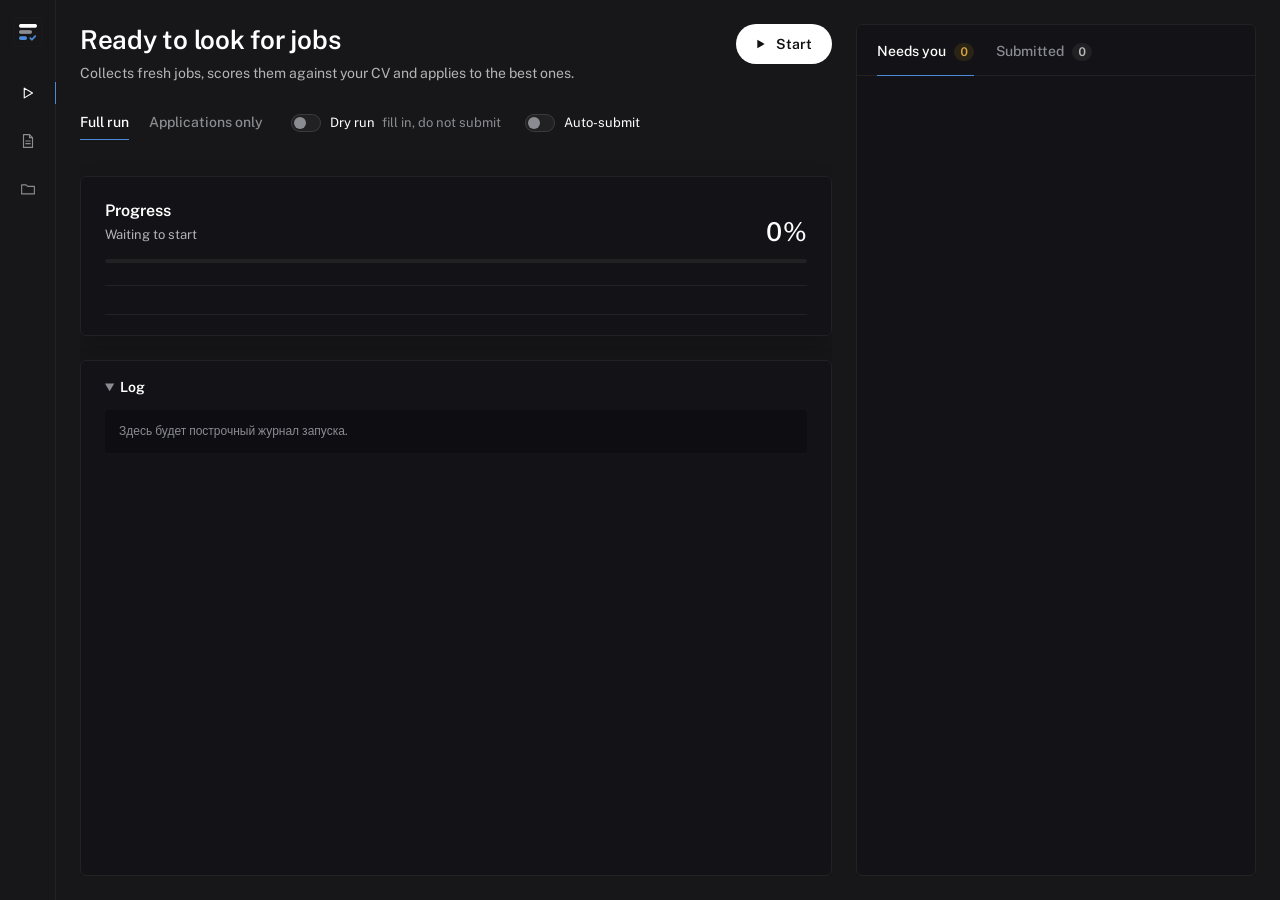
==== app/ui/index.html @ 04c1ff20 "Initial public version" ====
<!doctype html>
<html lang="en">
<head>
<meta charset="utf-8">
<title>JobScraper</title>
<link rel="preconnect" href="https://fonts.googleapis.com"><link rel="preconnect" href="https://fonts.gstatic.com" crossorigin>
<link href="https://fonts.googleapis.com/css2?family=Public+Sans:wght@400;500;600;700&display=swap" rel="stylesheet">
<link rel="stylesheet" href="app.css">
</head>
<body>
<nav class="rail" aria-label="Sections">
  <img class="logo" src="icon.png" alt="JobScraper" width="32" height="32">
  <button class="rail-btn active" title="Run" aria-label="Run" aria-current="page">
    <svg aria-hidden="true" viewBox="0 0 24 24"><path d="M7 5.5v13l11-6.5z"/></svg>
  </button>
  <button class="rail-btn" id="report-btn" title="Full application report" aria-label="Report">
    <svg aria-hidden="true" viewBox="0 0 24 24"><path d="M6 3.5h8l4 4v13H6z"/><path d="M14 3.5v4h4M9 12h6M9 15.5h6"/></svg>
  </button>
  <button class="rail-btn" id="folder-btn" title="Results and CV folder" aria-label="Results folder">
    <svg aria-hidden="true" viewBox="0 0 24 24"><path d="M3.5 6.5h6l2 2h9v10h-17z"/></svg>
  </button>
</nav>

<main class="layout">
  <section class="column">
    <header class="title-row">
      <div class="title-text">
        <div class="title-line">
          <h1 id="launch-title">Ready to look for jobs</h1>
          </div>
        <p id="launch-sub">Collects fresh jobs, scores them against your CV and applies to the best ones.</p>
      </div>
      <button class="start" id="start-btn">
        <svg aria-hidden="true" class="icon-play" viewBox="0 0 24 24"><path d="M8 5.5v13l11-6.5z" fill="currentColor"/></svg>
        <svg aria-hidden="true" class="icon-stop" viewBox="0 0 24 24"><rect x="6.5" y="6.5" width="11" height="11" rx="1.5" fill="currentColor"/></svg>
        <span id="start-label">Start</span>
      </button>
    </header>

    <div class="controls">
      <div class="modes" role="radiogroup" aria-label="Mode">
        <label class="seg"><input type="radio" name="mode" value="full" checked><span>Full run</span></label>
        <label class="seg"><input type="radio" name="mode" value="apply"><span>Applications only</span></label>
      </div>
      <div class="switches">
        <label class="switch"><input type="checkbox" id="dry-run"><span class="track"></span>
          <span>Dry run <em>fill in, do not submit</em></span></label>
        <label class="switch"><input type="checkbox" id="auto-submit"><span class="track"></span>
          <span>Auto-submit</span></label>
      </div>
    </div>
    <div class="facts" id="facts"></div>

    <div class="card progress-card">
      <div class="progress-head">
        <div class="progress-title">
          <h2>Progress</h2>
          <div class="now" id="now-text">Waiting to start</div>
        </div>
        <div class="percent" id="percent">0%</div>
      </div>
      <div class="bar" id="bar" role="progressbar" aria-label="Progress" aria-valuemin="0" aria-valuemax="100" aria-valuenow="0"><div class="bar-fill" id="bar-fill"></div></div>
      <ol class="stages" id="stages"></ol>
      <div class="counters" id="counters"></div>
    </div>
    <div class="card log-card">
      <details class="log" open>
        <summary>Log</summary>
        <pre id="log"></pre>
      </details>
    </div>
  </section>

  <section class="column side">
    <div class="card list-card">
      <div class="tabs" role="tablist">
        <button class="tab active" data-tab="manual" role="tab" aria-selected="true">Needs you <span class="count" id="manual-count">0</span></button>
        <button class="tab" data-tab="applied" role="tab" aria-selected="false">Submitted <span class="count soft" id="applied-count">0</span></button>
      </div>
      <div class="list" id="manual-list"></div>
      <div class="list hidden" id="applied-list"></div>
    </div>
  </section>
</main>

<div class="modal hidden" id="modal">
  <div class="modal-box" role="dialog" aria-modal="true" aria-labelledby="m-title">
    <button class="close" id="modal-close" aria-label="Close">
      <svg aria-hidden="true" viewBox="0 0 24 24"><path d="M6 6l12 12M18 6L6 18"/></svg>
    </button>
    <div class="modal-company" id="m-company"></div>
    <h2 id="m-title"></h2>
    <div class="reason-box"><span class="chip" id="m-label"></span><p id="m-reason"></p></div>
    <h3>About the job</h3>
    <p id="m-summary" class="muted"></p>
    <h3>What to do</h3>
    <ol id="m-todo"></ol>
    <div class="modal-actions">
      <button class="primary" id="m-open-form">Open the form</button>
      <button class="secondary" id="m-open-job">Open the job</button>
      <button class="secondary" id="m-open-cv">My CV for this job</button>
      <span class="spacer"></span>
      <button class="ok" id="m-applied">I applied myself</button>
      <button class="ghost" id="m-hide">Hide</button>
    </div>
  </div>
</div>

<div class="toast hidden" id="toast" role="status"></div>
<script src="app.js"></script>
</body>
</html>
---- app/ui/app.css ----
/* JobScraper window, "data terminal" style: one neutral dark ground, cards a step darker,
   colour only on data and status, and every selection marked by the same 1px accent line.
   Grid at the default 1280px window: 56 rail + 24 + (752 + 24 + 400) + 24 = 1280. */
:root {
  --ground: #171719;
  --surface: #131217;
  --raised: #212023;
  --border: #222224;
  --rule: #1d1c21;
  --control: #3a3a3e;
  --text: #ffffff;
  --soft: #b4b4b8;
  --muted: #8a8c92;
  --accent: #4a8ad6;
  --positive: #44a282;
  --negative: #e5566f;
  --warning: #d9a441;
  --pill-positive-bg: #1b2828; --pill-positive-ink: #5fc39c;
  --pill-negative-bg: #2c1a20; --pill-negative-ink: #e5566f;
  --pill-warning-bg: #2a2416; --pill-warning-ink: #d9a441;
  --pill-neutral-bg: #212023; --pill-neutral-ink: #bdbdc0;
  --shadow: 0 12px 28px rgba(0, 0, 0, .2);
  --radius-card: 6px;
  --radius-control: 999px;
  --gap: 24px;
  --rail: 56px;
  --control-height: 34px;
  font-family: "Public Sans", "Segoe UI Variable Text", "Segoe UI", system-ui, sans-serif;
  font-size: 13px;
  line-height: 1.5;
  color-scheme: dark;
}

* { box-sizing: border-box; }
html, body { margin: 0; height: 100%; }
body { -webkit-tap-highlight-color: transparent; background: var(--ground); color: var(--text); overflow: hidden; display: flex; }
button { font: inherit; color: inherit; cursor: pointer; border: 0; background: none; padding: 0; }
button:focus-visible, .seg input:focus-visible + span, .switch input:focus-visible + .track {
  outline: 1px solid var(--accent); outline-offset: 2px; }
.hidden { display: none !important; }
.muted { color: var(--soft); }
h1, h2, h3, p { margin: 0; }

::-webkit-scrollbar { width: 8px; height: 8px; }
::-webkit-scrollbar-track { background: transparent; }
::-webkit-scrollbar-thumb { background: var(--raised); border-radius: 999px; }
::-webkit-scrollbar-thumb:hover { background: var(--control); }
::-webkit-scrollbar-button { display: none; }

/* ---------- rail ------------------------------------------------------------------- */
.rail { width: var(--rail); flex: none; height: 100%; border-right: 1px solid var(--border);
  display: flex; flex-direction: column; align-items: center; gap: 6px; padding: 16px 0; }
.logo { width: 32px; height: 32px; border-radius: 8px; margin-bottom: 18px; }
.rail-btn { position: relative; width: 100%; height: 42px; display: grid; place-items: center; color: var(--muted);
  transition: color .15s; }
.rail-btn svg { width: 18px; height: 18px; fill: none; stroke: currentColor; stroke-width: 1.5;
  stroke-linejoin: round; stroke-linecap: round; }
.rail-btn:hover { color: var(--text); }
.rail-btn.active { color: var(--text); }
.rail-btn.active::after { content: ""; position: absolute; right: -1px; top: 10px; bottom: 10px; width: 1px;
  background: var(--accent); }

/* ---------- layout ----------------------------------------------------------------- */
.layout { flex: 1; min-width: 0; display: grid; grid-template-columns: minmax(0, 1fr) 400px; gap: var(--gap);
  padding: var(--gap); height: 100%; }
.column { display: flex; flex-direction: column; min-height: 0; overflow-y: auto; overflow-x: hidden; }
.card { background: var(--surface); border: 1px solid var(--border); border-radius: var(--radius-card);
  box-shadow: var(--shadow); }

/* ---------- title row -------------------------------------------------------------- */
.title-row { display: flex; justify-content: space-between; align-items: flex-start; gap: 24px; }
.title-line { display: flex; align-items: center; gap: 12px; flex-wrap: wrap; }
h1 { text-wrap: balance; font-size: 26px; font-weight: 600; letter-spacing: -.01em; line-height: 1.25; }
#launch-sub { color: var(--soft); font-size: 14px; margin-top: 6px; max-width: 560px; }


/* The one primary action: white on dark; while running it becomes Stop. */
.start { flex: none; display: inline-flex; align-items: center; gap: 8px; height: 40px; padding: 0 20px 0 16px;
  border-radius: var(--radius-control); background: var(--text); color: #111113; font-size: 14px; font-weight: 600;
  transition: transform .1s, background .15s; }
.start svg { width: 16px; height: 16px; }
.start .icon-stop { display: none; }
.start:hover { background: #e4e4e7; }
.start:active { transform: scale(.97); }
.start.running { background: var(--pill-negative-bg); color: var(--pill-negative-ink); box-shadow: inset 0 0 0 1px #4a2530; }
.start.running:hover { background: #3a2029; }
.start.running .icon-play { display: none; }
.start.running .icon-stop { display: block; }

/* ---------- controls --------------------------------------------------------------- */
.controls { display: flex; align-items: center; gap: 28px; margin-top: 22px; flex-wrap: wrap; }
.modes { display: inline-flex; gap: 20px; }
.seg input { position: absolute; opacity: 0; pointer-events: none; }
.seg span { display: block; padding: 6px 0; color: var(--muted); font-size: 14px; font-weight: 500; cursor: pointer;
  border-bottom: 1px solid transparent; transition: color .15s; }
.seg span:hover { color: var(--text); }
.seg input:checked + span { color: var(--text); border-bottom-color: var(--accent); }
.seg input:disabled + span { cursor: default; }
.seg input:disabled:not(:checked) + span { color: #6b6d73; }
.switches { display: flex; gap: 24px; flex-wrap: wrap; }
.switch { display: flex; gap: 9px; align-items: center; color: var(--text); cursor: pointer; font-size: 13px; }
.switch em { color: var(--muted); font-style: normal; margin-left: 4px; }
.switch input { position: absolute; opacity: 0; pointer-events: none; }
.switch .track { width: 30px; height: 18px; border-radius: 999px; background: var(--raised);
  box-shadow: inset 0 0 0 1px var(--control); position: relative; transition: background .15s; flex: none; }
.switch .track::after { content: ""; position: absolute; top: 3px; left: 3px; width: 12px; height: 12px;
  border-radius: 50%; background: var(--muted); transition: transform .15s, background .15s; }
.switch input:checked + .track { background: var(--positive); box-shadow: none; }
.switch input:checked + .track::after { transform: translateX(12px); background: #fff; }
.switch input:disabled + .track { opacity: .5; }

.facts { margin: 14px 0 22px; display: flex; flex-wrap: wrap; gap: 6px 18px; color: var(--muted); font-size: 12px; }
.fact { white-space: nowrap; }
.fact.warn { color: var(--pill-warning-ink); background: var(--pill-warning-bg); padding: 1px 8px; border-radius: 4px; }

/* ---------- progress ---------------------------------------------------------------- */
.progress-card { padding: 22px 24px 20px; flex: none; }
.progress-head { display: flex; justify-content: space-between; align-items: flex-end; gap: 16px; }
.progress-title h2 { font-size: 16px; font-weight: 600; }
.now { color: var(--soft); font-size: 13px; margin-top: 2px; min-height: 20px; white-space: nowrap; overflow: hidden;
  text-overflow: ellipsis; max-width: 560px; }
.percent { font-size: 26px; font-weight: 500; font-variant-numeric: tabular-nums; line-height: 1; }
.bar { height: 4px; border-radius: 999px; background: var(--raised); margin: 14px 0 0; overflow: hidden; }
.bar-fill { height: 100%; width: 0; border-radius: 999px; background: var(--accent); transition: width .5s ease;
  position: relative; }

/* Five stages as a diagram: numbered nodes joined by links. The active node's ring fills with the stage's
   progress; a finished node turns green, its link fills and the next node lights up. */
.stages { list-style: none; margin: 22px 0 0; padding: 18px 0 4px; display: grid; grid-template-columns: repeat(5, 1fr);
  border-top: 1px solid var(--border); }
.stage { position: relative; display: flex; flex-direction: column; align-items: center; text-align: center;
  padding: 0 6px; min-width: 0; }
.node { position: relative; width: 48px; height: 48px; display: grid; place-items: center; z-index: 1;
  border-radius: 50%; background: var(--surface); transition: background .4s, box-shadow .4s; }
.ring { position: absolute; inset: 0; width: 100%; height: 100%; transform: rotate(-90deg); overflow: visible; }
.ring circle { fill: none; stroke-width: 2.5; }
.r-track { stroke: var(--control); transition: stroke .4s; }
.r-fill { stroke: var(--accent); stroke-linecap: round;
  transition: stroke-dashoffset .7s cubic-bezier(.4, 0, .2, 1), stroke .4s; }
.s-num { font-size: 16px; font-weight: 600; color: var(--muted); font-variant-numeric: tabular-nums;
  transition: color .3s, transform .3s, opacity .3s; }
.s-check { position: absolute; inset: 0; display: grid; place-items: center; color: var(--pill-positive-ink);
  opacity: 0; transform: scale(.4); transition: opacity .3s, transform .35s cubic-bezier(.3, 1.6, .5, 1); }
.s-check svg { width: 20px; height: 20px; }
/* The link runs from this node's right edge to the next node's left edge. */
.link { position: absolute; top: 23px; left: calc(50% + 30px); right: calc(-50% + 30px); height: 2px;
  background: var(--raised); border-radius: 999px; overflow: hidden; }
.link i { display: block; height: 100%; width: 0; background: var(--positive); border-radius: 999px;
  transition: width .7s cubic-bezier(.4, 0, .2, 1); }
.s-name { margin-top: 12px; font-weight: 500; font-size: 13px; line-height: 1.3; color: var(--soft); transition: color .3s; }
.s-info { color: var(--muted); font-size: 12px; margin-top: 4px; min-height: 18px; font-variant-numeric: tabular-nums;
  white-space: nowrap; overflow: hidden; text-overflow: ellipsis; max-width: 100%; }

.stage.active .s-num { color: var(--text); }
.stage.active .s-name { color: var(--text); }
.stage.active .s-info { color: var(--soft); }
.stage.active .node { background: #182333; }
.stage.active .r-track { stroke: #24364d; }
/* No count yet: a short arc circles the number until the first step arrives. */
.stage.waiting .ring { animation: orbit 1.1s linear infinite; }
@keyframes orbit { from { transform: rotate(-90deg); } to { transform: rotate(270deg); } }

.stage.done .node { background: var(--pill-positive-bg); }
.stage.done .r-fill { stroke: var(--positive); }
.stage.done .r-track { stroke: var(--positive); }
.stage.done .s-num { opacity: 0; transform: scale(.4); }
.stage.done .s-check { opacity: 1; transform: none; }
.stage.done .link i, .stage.skipped .link i { width: 100%; }
.stage.skipped .link i { background: var(--control); }
.stage.skipped .node, .stage.skipped .s-name, .stage.skipped .s-info { opacity: .45; }
.stage.skipped .r-track { stroke-dasharray: 3 4; }
.stage.pending .r-fill, .stage.skipped .r-fill { opacity: 0; }
.stage.error .node { background: var(--pill-negative-bg); }
.stage.error .r-fill, .stage.error .r-track { stroke: var(--negative); }
.stage.error .s-num { color: var(--pill-negative-ink); }
.stage.error .s-info { color: var(--negative); }

/* The funnel: each count over a thin bar sized against the jobs found. */
.counters { display: grid; grid-template-columns: repeat(5, 1fr); margin-top: 6px; border-top: 1px solid var(--border); }
.counter { padding: 14px 14px 4px 0; display: flex; flex-direction: column; }
.counter + .counter { padding-left: 14px; border-left: 1px solid var(--rule); }
.counter span { color: var(--muted); font-size: 12px; order: -1; }
.counter b { font-size: 20px; font-weight: 500; font-variant-numeric: tabular-nums; margin-top: 2px; }
.counter .f-bar { height: 2px; background: var(--raised); border-radius: 999px; margin-top: 8px; overflow: hidden; }
.counter .f-bar i { display: block; height: 100%; background: var(--soft); transition: width .4s; }
.counter.zero b { color: var(--muted); }
.counter.ok:not(.zero) b { color: var(--pill-positive-ink); }
.counter.ok .f-bar i { background: var(--positive); }
.counter.warn:not(.zero) b { color: var(--warning); }
.counter.warn .f-bar i { background: var(--warning); }

.log-card { flex: 1; min-height: 120px; margin-top: var(--gap); padding: 16px 24px 18px; display: flex; flex-direction: column; }
.log { display: flex; flex-direction: column; flex: 1; min-height: 0; }
.log[open] { }
.log summary { color: var(--text); cursor: pointer; font-size: 14px; font-weight: 600; width: max-content; }
.log summary::marker { color: var(--muted); }
.log pre { flex: 1; min-height: 0; background: #0e0d11; border-radius: 4px; padding: 12px 14px; margin: 12px 0 0;
  overflow: auto; font: 12px/1.6 "Cascadia Mono", Consolas, monospace; color: var(--soft); white-space: pre-wrap; }
.log pre:empty::before { content: "Здесь будет построчный журнал запуска."; color: var(--muted);
  font-family: "Public Sans", "Segoe UI", sans-serif; }

/* ---------- lists ------------------------------------------------------------------- */
.side { min-height: 0; }
.list-card { flex: 1; min-height: 0; display: flex; flex-direction: column; }
.tabs { display: flex; gap: 22px; padding: 0 20px; border-bottom: 1px solid var(--border); flex: none; }
.tab { position: relative; padding: 16px 0 13px; color: var(--muted); font-weight: 500; font-size: 14px;
  display: inline-flex; align-items: center; gap: 8px; white-space: nowrap; transition: color .15s; }
.tab:hover { color: var(--text); }
.tab.active { color: var(--text); }
.tab.active::after { content: ""; position: absolute; left: 0; right: 0; bottom: -1px; height: 1px; background: var(--accent); }
.count { min-width: 20px; height: 18px; padding: 0 6px; border-radius: 999px; background: var(--pill-warning-bg);
  color: var(--pill-warning-ink); font-size: 12px; font-weight: 600; display: inline-grid; place-items: center;
  font-variant-numeric: tabular-nums; }
.count.soft { background: var(--pill-neutral-bg); color: var(--pill-neutral-ink); }
.list { overflow: auto; flex: 1; min-height: 0; padding: 0 20px; }
.empty { color: var(--muted); padding: 28px 0; line-height: 1.6; font-size: 13px; }
.empty .big { color: var(--text); font-size: 14px; font-weight: 500; margin-bottom: 4px; }

.job { padding: 16px 0; border-bottom: 1px solid var(--rule); }
.job:last-child { border-bottom: 0; }
.job-top { display: flex; justify-content: space-between; gap: 12px; align-items: flex-start; }
.job-company { color: var(--muted); font-size: 12px; font-weight: 500; }
.job-top > div { min-width: 0; }
.job-title { overflow-wrap: anywhere; font-weight: 600; font-size: 14px; margin: 2px 0 8px; line-height: 1.35; }
.score { flex: none; font-size: 16px; font-weight: 500; font-variant-numeric: tabular-nums; line-height: 1.2; text-align: right; }
.score::after { content: " /100"; color: var(--muted); font-size: 11px; font-weight: 400; }
.score-label { display: block; color: var(--muted); font-size: 11px; }
.chip { display: inline-flex; align-items: center; height: 20px; font-size: 12px; font-weight: 500; padding: 0 8px;
  border-radius: 4px; background: var(--pill-warning-bg); color: var(--pill-warning-ink); white-space: nowrap; flex: none; }
.chip.ok { background: var(--pill-positive-bg); color: var(--pill-positive-ink); }
.job-reason { color: var(--soft); font-size: 13px; margin: 8px 0 12px; line-height: 1.5;
  display: -webkit-box; -webkit-line-clamp: 3; -webkit-box-orient: vertical; overflow: hidden; }
.job-actions { display: flex; gap: 8px; }
.meta { color: var(--muted); font-size: 12px; }

.primary, .secondary, button.ok, .ghost { display: inline-flex; align-items: center; height: var(--control-height);
  padding: 0 14px; border-radius: var(--radius-control); font-weight: 500; font-size: 13px; transition: background .15s, color .15s; }
.primary { background: var(--text); color: #111113; }
.primary:hover { background: #e4e4e7; }
.secondary { color: var(--text); box-shadow: inset 0 0 0 1px var(--control); }
.secondary:hover { background: var(--raised); }
button.ok { background: var(--pill-positive-bg); color: var(--pill-positive-ink); }
button.ok:hover { background: #213434; }
.ghost { color: var(--soft); }
.ghost:hover { color: var(--text); background: var(--raised); }
.primary:active, .secondary:active, button.ok:active, .ghost:active { transform: scale(.97); }
/* In the lists every row has the same two actions, so none of them is the screen's filled primary. */
.job .primary { background: none; color: var(--text); box-shadow: inset 0 0 0 1px var(--control); }
.job .primary:hover { background: var(--raised); }
.job .secondary { box-shadow: none; color: var(--soft); }
.job .secondary:hover { color: var(--text); }
.small { height: 30px; padding: 0 12px; font-size: 12.5px; }

/* ---------- modal -------------------------------------------------------------------- */
.modal { position: fixed; inset: 0; background: rgba(8, 8, 10, .72); display: grid; place-items: center; z-index: 10; }
.modal-box { overscroll-behavior: contain; width: min(800px, 92vw); max-height: 88vh; overflow: auto; background: var(--surface);
  border: 1px solid var(--border); border-radius: var(--radius-card); padding: 28px 32px; position: relative;
  box-shadow: 0 24px 60px rgba(0, 0, 0, .5); }
.close { position: absolute; right: 14px; top: 14px; width: 32px; height: 32px; border-radius: 50%;
  display: grid; place-items: center; color: var(--muted); }
.close:hover { color: var(--text); background: var(--raised); }
.close svg { width: 16px; height: 16px; fill: none; stroke: currentColor; stroke-width: 1.5; stroke-linecap: round; }
.modal-company { color: var(--muted); font-weight: 500; font-size: 13px; }
.modal-box h2 { margin: 4px 40px 18px 0; font-size: 22px; font-weight: 600; line-height: 1.3; }
.modal-box h3 { margin: 24px 0 8px; font-size: 13px; font-weight: 600; color: var(--muted); }
.reason-box { background: var(--raised); border-radius: 4px; padding: 14px 16px; }
.reason-box p { margin-top: 8px; line-height: 1.55; font-size: 14px; }
#m-summary { line-height: 1.6; font-size: 14px; }
#m-todo { margin: 0; padding-left: 20px; line-height: 1.7; font-size: 14px; }
.modal-actions { display: flex; gap: 8px; flex-wrap: wrap; margin-top: 28px; align-items: center; }
.spacer { flex: 1; }
.loading { display: inline-block; width: 12px; height: 12px; border: 1.5px solid var(--control);
  border-top-color: var(--accent); border-radius: 50%; animation: spin .8s linear infinite; vertical-align: -1px; margin-right: 8px; }
@keyframes spin { to { transform: rotate(360deg); } }

.toast { position: fixed; bottom: 24px; left: 50%; transform: translateX(-50%); background: var(--raised);
  color: var(--text); padding: 10px 16px; border-radius: 6px; box-shadow: 0 10px 30px rgba(0, 0, 0, .5); z-index: 20;
  font-size: 13px; }

@media (max-width: 1150px) {
  .layout { grid-template-columns: minmax(0, 1fr) 320px; }
  .node { width: 40px; height: 40px; }
  .link { top: 19px; left: calc(50% + 26px); right: calc(-50% + 26px); }
  .s-num { font-size: 14px; }
  .counter { padding-right: 10px; }
  .counter + .counter { padding-left: 10px; }
  .controls { gap: 16px 28px; }
  .tabs { gap: 16px; padding: 0 16px; }
  .tab { font-size: 13px; }
  .list { padding: 0 16px; }
}
@media (prefers-reduced-motion: reduce) {
  *, *::before, *::after { animation: none !important; transition: none !important; }
}
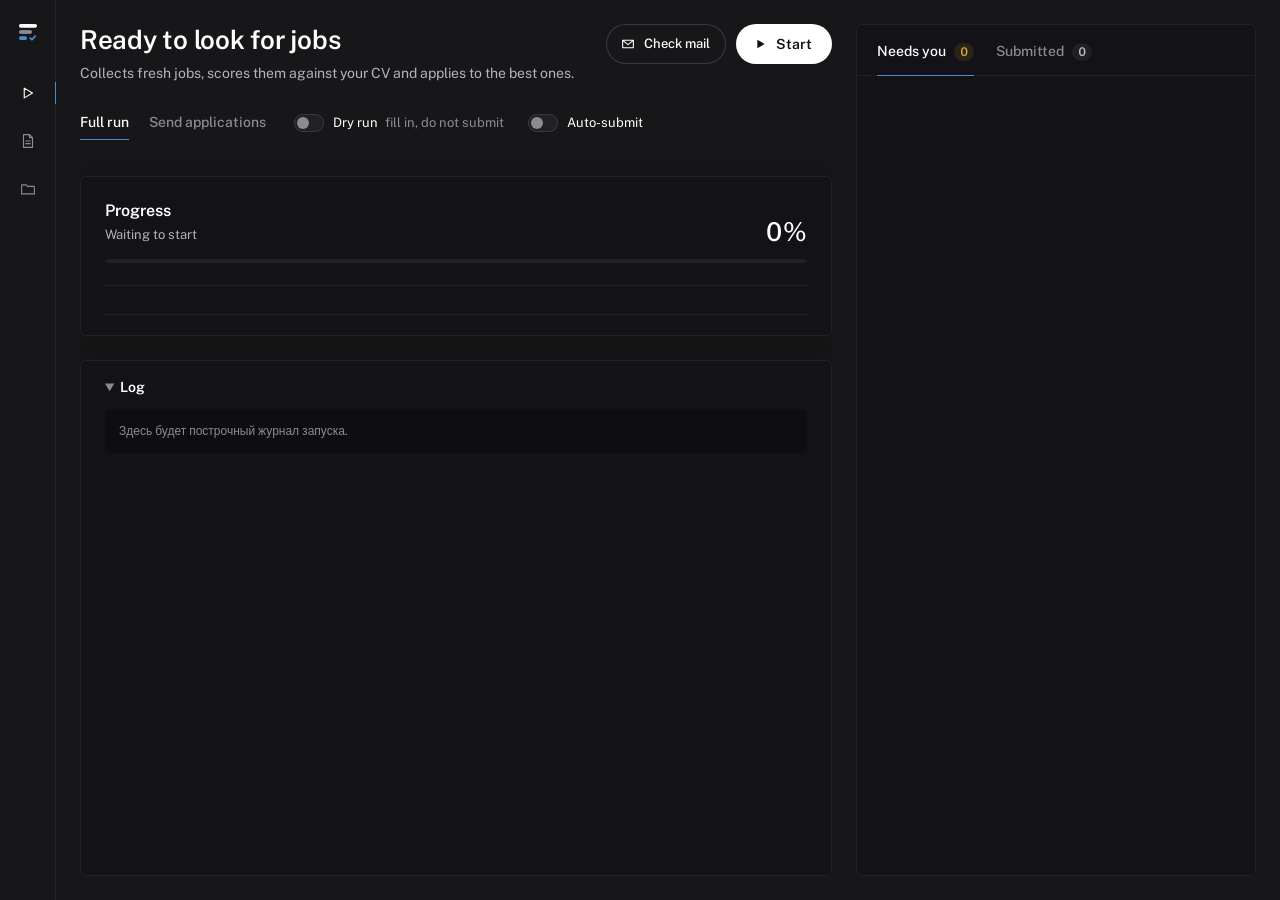
==== commit bfb61eaf: "Add a Check mail button that only sorts Gmail" ====
--- a/app/ui/index.html
+++ b/app/ui/index.html
@@ -30,17 +30,23 @@
           </div>
         <p id="launch-sub">Collects fresh jobs, scores them against your CV and applies to the best ones.</p>
       </div>
+      <div class="actions">
+      <button class="secondary mail-btn" id="mail-btn" title="Only sort Gmail: offers, rejections, confirmations. Sends nothing.">
+        <svg aria-hidden="true" viewBox="0 0 24 24"><path d="M4 6.5h16v11H4z M4.5 7l7.5 6 7.5-6" fill="none" stroke="currentColor" stroke-width="1.6" stroke-linejoin="round"/></svg>
+        <span>Check mail</span>
+      </button>
       <button class="start" id="start-btn">
         <svg aria-hidden="true" class="icon-play" viewBox="0 0 24 24"><path d="M8 5.5v13l11-6.5z" fill="currentColor"/></svg>
         <svg aria-hidden="true" class="icon-stop" viewBox="0 0 24 24"><rect x="6.5" y="6.5" width="11" height="11" rx="1.5" fill="currentColor"/></svg>
         <span id="start-label">Start</span>
       </button>
+      </div>
     </header>
 
     <div class="controls">
       <div class="modes" role="radiogroup" aria-label="Mode">
         <label class="seg"><input type="radio" name="mode" value="full" checked><span>Full run</span></label>
-        <label class="seg"><input type="radio" name="mode" value="apply"><span>Applications only</span></label>
+        <label class="seg"><input type="radio" name="mode" value="apply"><span>Send applications</span></label>
       </div>
       <div class="switches">
         <label class="switch"><input type="checkbox" id="dry-run"><span class="track"></span>
--- a/app/ui/app.css
+++ b/app/ui/app.css
@@ -292,3 +292,10 @@
 @media (prefers-reduced-motion: reduce) {
   *, *::before, *::after { animation: none !important; transition: none !important; }
 }
+
+/* "Check mail" sits beside the start button: same height, quieter. */
+.actions { flex: none; display: inline-flex; align-items: center; gap: 10px; }
+.mail-btn { height: 40px; gap: 8px; padding: 0 16px 0 14px; }
+.mail-btn svg { width: 16px; height: 16px; }
+.mail-btn:disabled { opacity: .45; cursor: default; }
+.mail-btn:disabled:hover { background: none; }
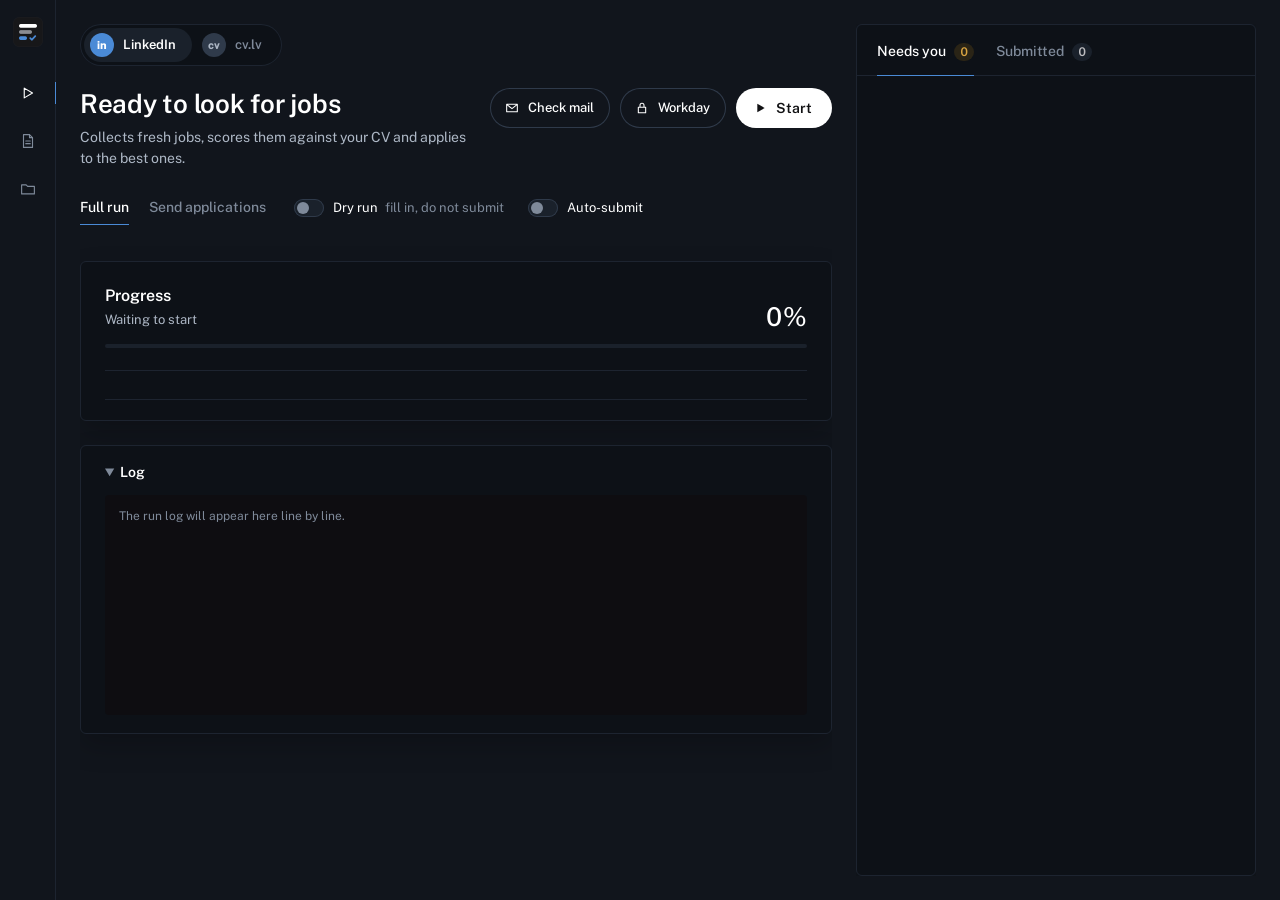
==== commit b95dbc92: "JobScraper update | cv.lv available" ====
--- a/app/ui/index.html
+++ b/app/ui/index.html
@@ -4,10 +4,10 @@
 <meta charset="utf-8">
 <title>JobScraper</title>
 <link rel="preconnect" href="https://fonts.googleapis.com"><link rel="preconnect" href="https://fonts.gstatic.com" crossorigin>
-<link href="https://fonts.googleapis.com/css2?family=Public+Sans:wght@400;500;600;700&display=swap" rel="stylesheet">
+<link href="https://fonts.googleapis.com/css2?family=Public+Sans:wght@400;500;600;700&family=Manrope:wght@400;500;600;700;800&display=swap" rel="stylesheet">
 <link rel="stylesheet" href="app.css">
 </head>
-<body>
+<body data-site="linkedin">
 <nav class="rail" aria-label="Sections">
   <img class="logo" src="icon.png" alt="JobScraper" width="32" height="32">
   <button class="rail-btn active" title="Run" aria-label="Run" aria-current="page">
@@ -23,6 +23,12 @@
 
 <main class="layout">
   <section class="column">
+    <div class="site-switch" role="tablist" aria-label="Site">
+      <button class="site-tab active" data-site="linkedin" role="tab" aria-selected="true" title="LinkedIn (Ctrl+1)">
+        <span class="site-mark" aria-hidden="true">in</span><span class="site-name">LinkedIn</span><span class="site-dot" aria-hidden="true"></span></button>
+      <button class="site-tab" data-site="cvlv" role="tab" aria-selected="false" title="cv.lv (Ctrl+2)">
+        <span class="site-mark" aria-hidden="true">cv</span><span class="site-name">cv.lv</span><span class="site-dot" aria-hidden="true"></span></button>
+    </div>
     <header class="title-row">
       <div class="title-text">
         <div class="title-line">
@@ -34,6 +40,10 @@
       <button class="secondary mail-btn" id="mail-btn" title="Only sort Gmail: offers, rejections, confirmations. Sends nothing.">
         <svg aria-hidden="true" viewBox="0 0 24 24"><path d="M4 6.5h16v11H4z M4.5 7l7.5 6 7.5-6" fill="none" stroke="currentColor" stroke-width="1.6" stroke-linejoin="round"/></svg>
         <span>Check mail</span>
+      </button>
+      <button class="secondary mail-btn" id="workday-btn" title="Jobs on Workday sites: the app opens each one, you sign in on the employer's site, and the app fills in the form.">
+        <svg aria-hidden="true" viewBox="0 0 24 24"><path d="M9 11V8a3 3 0 0 1 6 0v3 M6.5 11h11v8h-11z" fill="none" stroke="currentColor" stroke-width="1.6" stroke-linejoin="round"/></svg>
+        <span>Workday</span>
       </button>
       <button class="start" id="start-btn">
         <svg aria-hidden="true" class="icon-play" viewBox="0 0 24 24"><path d="M8 5.5v13l11-6.5z" fill="currentColor"/></svg>
--- a/app/ui/app.css
+++ b/app/ui/app.css
@@ -189,14 +189,14 @@
 .counter.warn:not(.zero) b { color: var(--warning); }
 .counter.warn .f-bar i { background: var(--warning); }
 
-.log-card { flex: 1; min-height: 120px; margin-top: var(--gap); padding: 16px 24px 18px; display: flex; flex-direction: column; }
-.log { display: flex; flex-direction: column; flex: 1; min-height: 0; }
-.log[open] { }
+/* The log keeps one height and scrolls inside, so a long run never stretches the page. */
+.log-card { flex: none; margin-top: var(--gap); padding: 16px 24px 18px; }
 .log summary { color: var(--text); cursor: pointer; font-size: 14px; font-weight: 600; width: max-content; }
 .log summary::marker { color: var(--muted); }
-.log pre { flex: 1; min-height: 0; background: #0e0d11; border-radius: 4px; padding: 12px 14px; margin: 12px 0 0;
-  overflow: auto; font: 12px/1.6 "Cascadia Mono", Consolas, monospace; color: var(--soft); white-space: pre-wrap; }
-.log pre:empty::before { content: "Здесь будет построчный журнал запуска."; color: var(--muted);
+.log pre { height: 220px; background: #0e0d11; border-radius: 4px; padding: 12px 14px; margin: 12px 0 0;
+  overflow-y: auto; overflow-x: hidden; overscroll-behavior: contain;
+  font: 12px/1.6 "Cascadia Mono", Consolas, monospace; color: var(--soft); white-space: pre-wrap; overflow-wrap: anywhere; }
+.log pre:empty::before { content: "The run log will appear here line by line."; color: var(--muted);
   font-family: "Public Sans", "Segoe UI", sans-serif; }
 
 /* ---------- lists ------------------------------------------------------------------- */
@@ -230,8 +230,16 @@
 .chip.ok { background: var(--pill-positive-bg); color: var(--pill-positive-ink); }
 .job-reason { color: var(--soft); font-size: 13px; margin: 8px 0 12px; line-height: 1.5;
   display: -webkit-box; -webkit-line-clamp: 3; -webkit-box-orient: vertical; overflow: hidden; }
-.job-actions { display: flex; gap: 8px; }
-.meta { color: var(--muted); font-size: 12px; }
+.job-actions { display: flex; gap: 8px; align-items: center; }
+.meta { color: var(--muted); font-size: 12px; font-variant-numeric: tabular-nums; }
+.job-meta { display: flex; align-items: center; gap: 10px; flex-wrap: wrap; }
+/* A quiet text action at the row's end, away from the two main buttons. */
+.job .hide-btn { margin-left: auto; color: var(--muted); }
+.job .hide-btn:hover { color: var(--text); }
+/* Day heading: the cards below it came from that day's runs. */
+.day { padding: 18px 0 2px; color: var(--muted); font-size: 11px; font-weight: 600; letter-spacing: .06em;
+  text-transform: uppercase; border-bottom: 1px solid var(--border); padding-bottom: 6px; }
+.day + .job { padding-top: 14px; }
 
 .primary, .secondary, button.ok, .ghost { display: inline-flex; align-items: center; height: var(--control-height);
   padding: 0 14px; border-radius: var(--radius-control); font-weight: 500; font-size: 13px; transition: background .15s, color .15s; }
@@ -299,3 +307,83 @@
 .mail-btn svg { width: 16px; height: 16px; }
 .mail-btn:disabled { opacity: .45; cursor: default; }
 .mail-btn:disabled:hover { background: none; }
+
+/* ---------- two sites, two workspaces ------------------------------------------------
+   body[data-site] picks the site. LinkedIn keeps the cool "data terminal" look with the run on the left;
+   cv.lv is a warm, rounder workspace in the same layout. */
+.site-switch { display: inline-flex; gap: 4px; padding: 4px; margin-bottom: 22px; border-radius: 999px;
+  background: var(--surface); box-shadow: inset 0 0 0 1px var(--border); align-self: flex-start; }
+.site-tab { display: inline-flex; align-items: center; gap: 9px; height: 34px; padding: 0 16px 0 6px; border-radius: 999px;
+  color: var(--muted); font-weight: 600; font-size: 13px; transition: background .2s, color .2s; }
+.site-tab:hover { color: var(--text); }
+.site-tab.active { background: var(--raised); color: var(--text); }
+.site-mark { width: 24px; height: 24px; border-radius: 50%; display: grid; place-items: center; font-size: 11px;
+  font-weight: 800; letter-spacing: -.02em; background: var(--control); color: var(--soft); text-transform: lowercase;
+  transition: background .2s, color .2s; }
+.site-tab.active .site-mark { background: var(--accent); color: var(--on-accent); }
+/* A pulsing dot marks the site whose run is going, so it shows from the other site too. */
+.site-dot { width: 6px; height: 6px; border-radius: 50%; background: var(--positive); display: none; }
+.site-tab.busy .site-dot { display: block; animation: pulse 1.4s ease-in-out infinite; }
+@keyframes pulse { 50% { opacity: .25; } }
+.start:disabled { opacity: .4; cursor: default; }
+.start:disabled:hover { background: var(--text); }
+
+body[data-site="linkedin"] {
+  --ground: #11151c; --surface: #0d1117; --raised: #1a212b; --border: #1d2430; --rule: #171d26; --control: #2f3a4a;
+  --soft: #aeb8c6; --muted: #7f8a9a; --accent: #4a8ad6; --on-accent: #ffffff;
+  --pill-neutral-bg: #1a212b;
+}
+
+body[data-site="cvlv"] {
+  --ground: #16120e;
+  --surface: #1d1813;
+  --raised: #2a221a;
+  --border: #2e261d;
+  --rule: #272019;
+  --control: #4a3d2f;
+  --text: #fbf4ea;
+  --soft: #cdbfae;
+  --muted: #9a8a78;
+  --accent: #f08c3a;
+  --on-accent: #1b1208;
+  --positive: #7cb46b;
+  --pill-positive-bg: #1f2a1a; --pill-positive-ink: #93cd80;
+  --pill-warning-bg: #33250f; --pill-warning-ink: #f2b552;
+  --pill-neutral-bg: #2a221a; --pill-neutral-ink: #d9cbb9;
+  --radius-card: 18px;
+  --shadow: 0 18px 40px rgba(0, 0, 0, .28);
+  font-family: "Manrope", "Segoe UI Variable Text", "Segoe UI", system-ui, sans-serif;
+  background: radial-gradient(1200px 600px at 100% -10%, rgba(240, 140, 58, .10), transparent 60%), var(--ground);
+}
+body[data-site="cvlv"] h1 { font-size: 30px; font-weight: 800; letter-spacing: -.025em; }
+body[data-site="cvlv"] .start { background: var(--accent); color: var(--on-accent); }
+body[data-site="cvlv"] .start:hover { background: #f6a15a; }
+body[data-site="cvlv"] .primary { background: var(--accent); color: var(--on-accent); }
+body[data-site="cvlv"] .primary:hover { background: #f6a15a; }
+body[data-site="cvlv"] .progress-card { border-top: 3px solid var(--accent); }
+body[data-site="cvlv"] .stage.active .node { background: #33240f; }
+body[data-site="cvlv"] .stage.active .r-track { stroke: #5a3a17; }
+body[data-site="cvlv"] .counters { gap: 8px; border-top: 0; margin-top: 16px; }
+body[data-site="cvlv"] .counter, body[data-site="cvlv"] .counter + .counter { padding: 12px 14px; border: 0;
+  border-radius: 12px; background: var(--raised); }
+body[data-site="cvlv"] .tabs { padding: 10px 14px 0; gap: 6px; border-bottom: 0; }
+body[data-site="cvlv"] .tab { padding: 8px 14px; border-radius: 999px; }
+body[data-site="cvlv"] .tab.active { background: var(--raised); }
+body[data-site="cvlv"] .tab.active::after { display: none; }
+body[data-site="cvlv"] .job { margin: 10px 0; padding: 16px; border: 0; border-radius: 14px; background: var(--raised); }
+body[data-site="cvlv"] .day { border-bottom: 0; color: var(--accent); }
+body[data-site="cvlv"] .log pre { background: #120e0a; border-radius: 12px; }
+body[data-site="cvlv"] .seg input:checked + span { border-bottom-width: 2px; }
+body[data-site="cvlv"] .chip { border-radius: 999px; }
+body[data-site="cvlv"] .modal-box { border-radius: 22px; }
+
+/* Switching sites replaces the whole screen: the old one slides and fades out, the new one slides in. */
+::view-transition-old(root) { animation: site-out .32s cubic-bezier(.4, 0, 1, 1) both; }
+::view-transition-new(root) { animation: site-in .48s cubic-bezier(.2, .8, .2, 1) both; }
+html[data-direction="back"]::view-transition-old(root) { animation-name: site-out-back; }
+html[data-direction="back"]::view-transition-new(root) { animation-name: site-in-back; }
+@keyframes site-out { to { opacity: 0; transform: translateX(-48px) scale(.985); } }
+@keyframes site-in { from { opacity: 0; transform: translateX(64px) scale(.985); } }
+@keyframes site-out-back { to { opacity: 0; transform: translateX(48px) scale(.985); } }
+@keyframes site-in-back { from { opacity: 0; transform: translateX(-64px) scale(.985); } }
+.title-text { flex: 1; min-width: 0; }
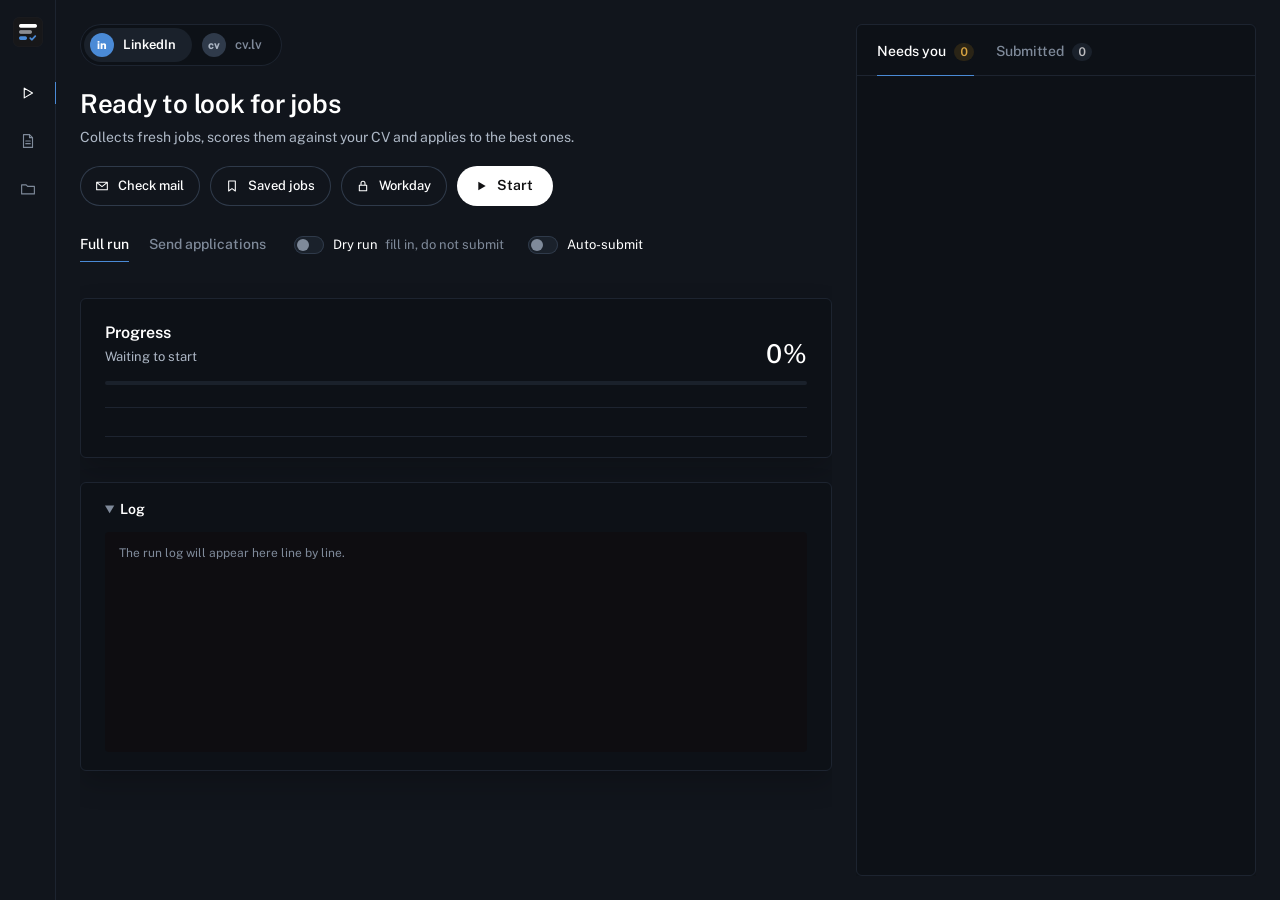
==== commit 5d0a64d2: "Saved-jobs mode, cv.lv without daily limit, e-mail code reader, two-page CV, form fixes" ====
--- a/app/ui/index.html
+++ b/app/ui/index.html
@@ -40,6 +40,10 @@
       <button class="secondary mail-btn" id="mail-btn" title="Only sort Gmail: offers, rejections, confirmations. Sends nothing.">
         <svg aria-hidden="true" viewBox="0 0 24 24"><path d="M4 6.5h16v11H4z M4.5 7l7.5 6 7.5-6" fill="none" stroke="currentColor" stroke-width="1.6" stroke-linejoin="round"/></svg>
         <span>Check mail</span>
+      </button>
+      <button class="secondary mail-btn" id="saved-btn" title="No new search: goes through the vacancies you saved on this site and sends a tailored CV to each one.">
+        <svg aria-hidden="true" viewBox="0 0 24 24"><path d="M7 4.5h10v15l-5-3.6-5 3.6z" fill="none" stroke="currentColor" stroke-width="1.6" stroke-linejoin="round"/></svg>
+        <span>Saved jobs</span>
       </button>
       <button class="secondary mail-btn" id="workday-btn" title="Jobs on Workday sites: the app opens each one, you sign in on the employer's site, and the app fills in the form.">
         <svg aria-hidden="true" viewBox="0 0 24 24"><path d="M9 11V8a3 3 0 0 1 6 0v3 M6.5 11h11v8h-11z" fill="none" stroke="currentColor" stroke-width="1.6" stroke-linejoin="round"/></svg>
--- a/app/ui/app.css
+++ b/app/ui/app.css
@@ -68,7 +68,8 @@
   box-shadow: var(--shadow); }
 
 /* ---------- title row -------------------------------------------------------------- */
-.title-row { display: flex; justify-content: space-between; align-items: flex-start; gap: 24px; }
+/* The title keeps at least 340px; when the buttons do not fit beside it they move to their own row below. */
+.title-row { display: flex; justify-content: space-between; align-items: flex-start; gap: 18px 24px; flex-wrap: wrap; }
 .title-line { display: flex; align-items: center; gap: 12px; flex-wrap: wrap; }
 h1 { text-wrap: balance; font-size: 26px; font-weight: 600; letter-spacing: -.01em; line-height: 1.25; }
 #launch-sub { color: var(--soft); font-size: 14px; margin-top: 6px; max-width: 560px; }
@@ -302,7 +303,7 @@
 }
 
 /* "Check mail" sits beside the start button: same height, quieter. */
-.actions { flex: none; display: inline-flex; align-items: center; gap: 10px; }
+.actions { flex: none; display: inline-flex; align-items: center; gap: 10px; flex-wrap: wrap; max-width: 100%; }
 .mail-btn { height: 40px; gap: 8px; padding: 0 16px 0 14px; }
 .mail-btn svg { width: 16px; height: 16px; }
 .mail-btn:disabled { opacity: .45; cursor: default; }
@@ -386,4 +387,4 @@
 @keyframes site-in { from { opacity: 0; transform: translateX(64px) scale(.985); } }
 @keyframes site-out-back { to { opacity: 0; transform: translateX(48px) scale(.985); } }
 @keyframes site-in-back { from { opacity: 0; transform: translateX(-64px) scale(.985); } }
-.title-text { flex: 1; min-width: 0; }
+.title-text { flex: 1 1 340px; min-width: 0; }
